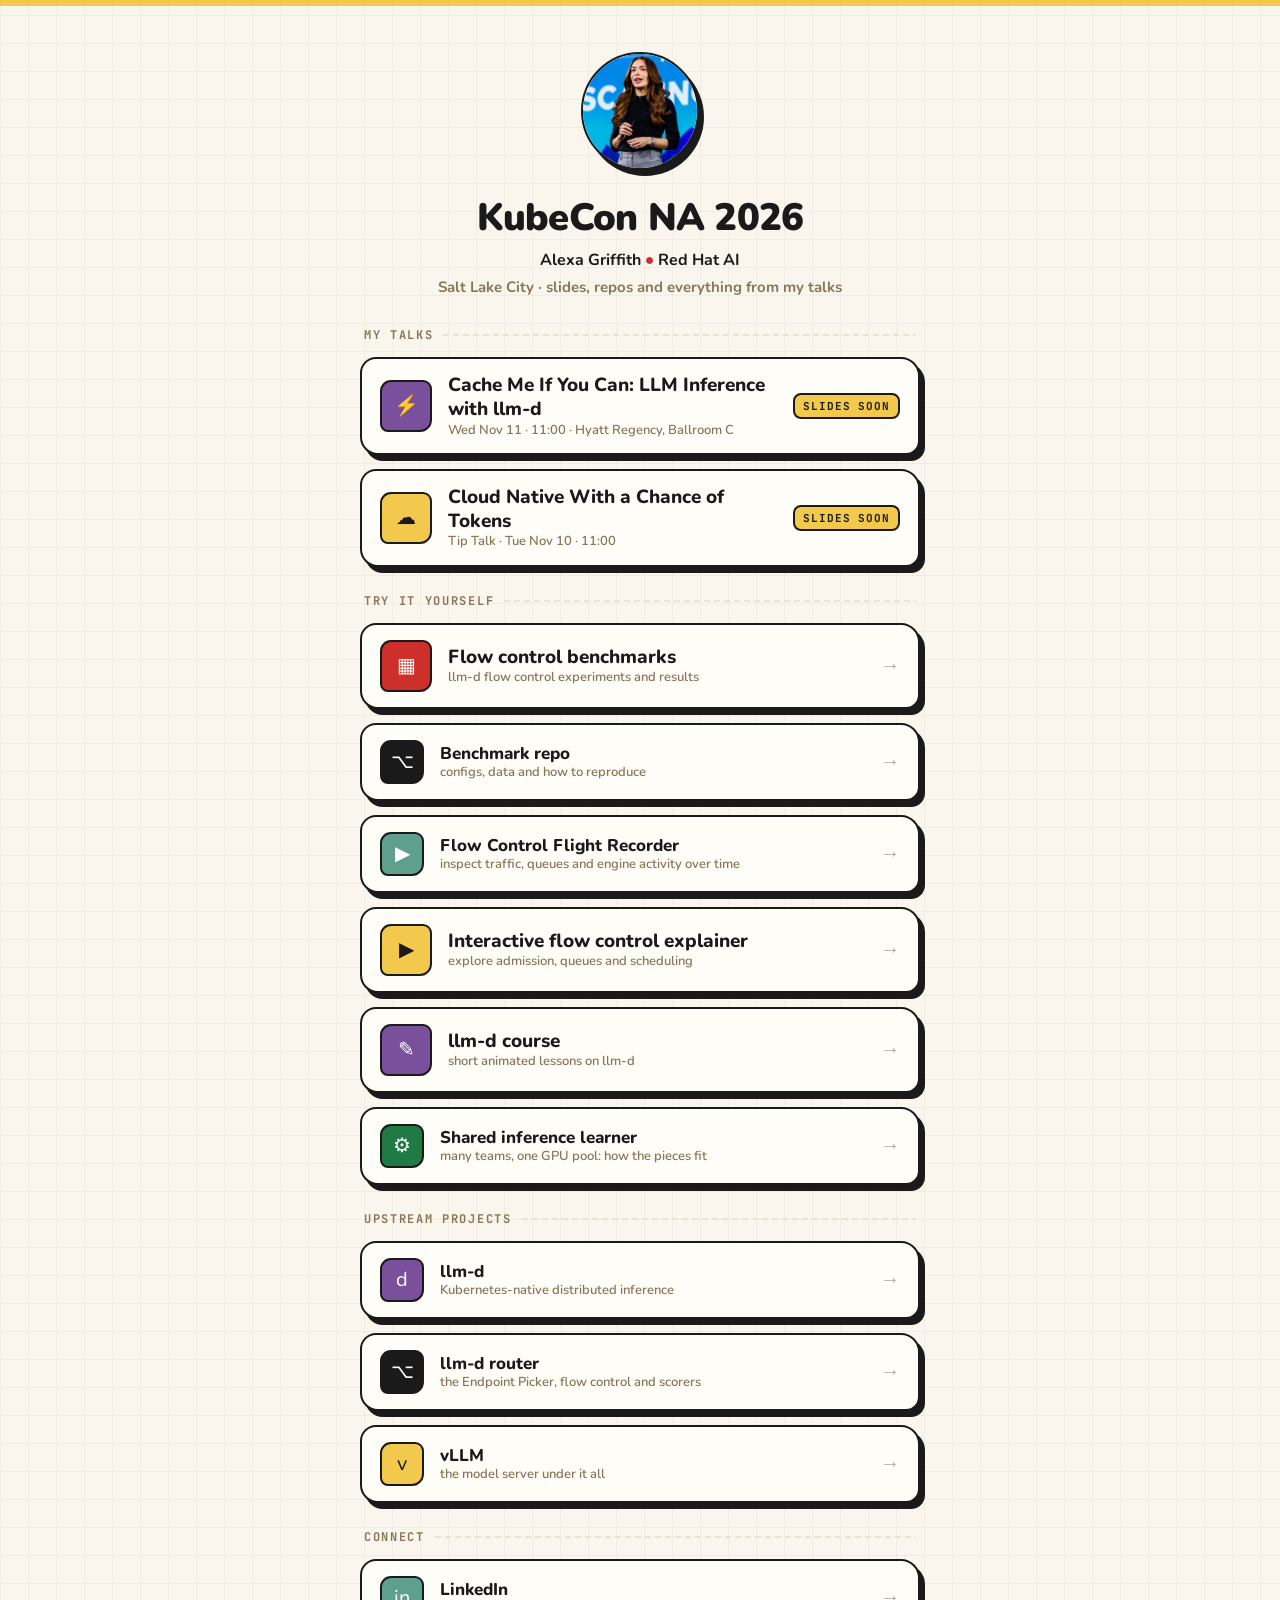
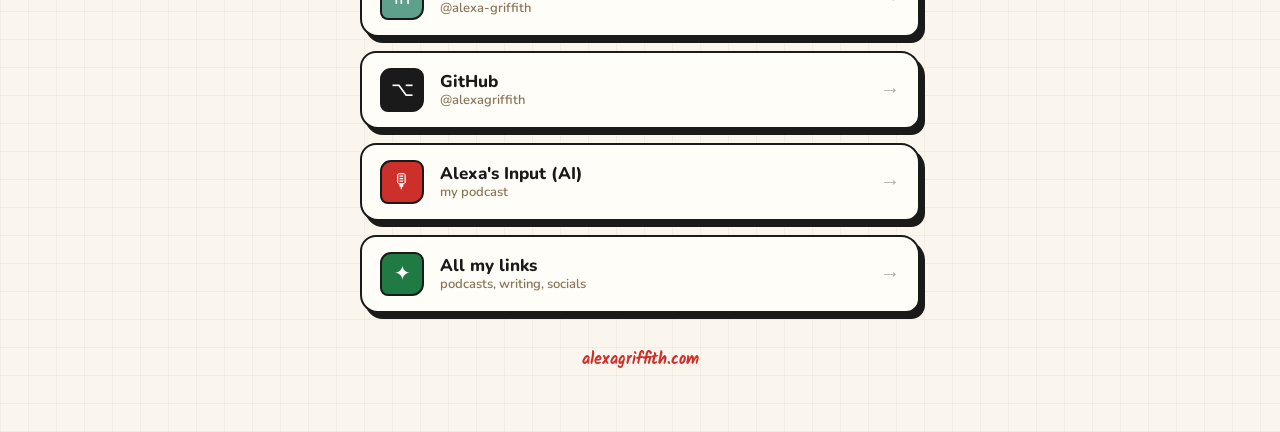
==== kubecon/index.html @ f0ec2ca4 "Publish KubeCon talk resources page" ====
<!doctype html>
<html lang="en">
<head>
<meta charset="utf-8">
<meta name="viewport" content="width=device-width, initial-scale=1">
<title>Alexa Griffith · KubeCon NA 2026</title>
<meta name="description" content="Slides, repos and learning resources from Alexa Griffith's KubeCon + CloudNativeCon North America 2026 talks on LLM inference, llm-d and flow control.">
<meta property="og:title" content="Alexa Griffith · KubeCon NA 2026">
<meta property="og:description" content="Slides, benchmarks, explainers and links from my KubeCon NA 2026 talks.">
<meta property="og:type" content="website">
<link rel="canonical" href="https://alexagriffith.com/kubecon/">
<meta property="og:url" content="https://alexagriffith.com/kubecon/">
<link rel="icon" type="image/png" href="/favicon.png">
<link rel="apple-touch-icon" sizes="180x180" href="/apple-touch-icon.png">
<link rel="stylesheet" href="https://fonts.googleapis.com/css2?family=Nunito:ital,wght@0,400;0,600;0,700;0,800;0,900;1,600&family=Kalam:wght@400;700&family=JetBrains+Mono:wght@500;700&display=swap">
<style>
  :root{--ink:#1A1A1A;--paper:#FAF6EE;--parch:#ECE3D2;--card:#FFFDF7;--red:#CD302A;--purple:#7A4F9C;--teal:#5FA08C;--gold:#F2C94C;--green:#1F7A44;--muted:#8a7558;}
  *{box-sizing:border-box} html,body{margin:0}
  body{background:var(--paper);color:var(--ink);font-family:Nunito,-apple-system,BlinkMacSystemFont,"Segoe UI",sans-serif;
    background-image:repeating-linear-gradient(0deg,rgba(26,26,26,.04) 0 1px,transparent 1px 28px),repeating-linear-gradient(90deg,rgba(26,26,26,.04) 0 1px,transparent 1px 28px);
    min-height:100vh;padding:0 20px 60px}
  .stripe{position:fixed;top:0;left:0;right:0;height:6px;background:var(--gold);z-index:10}
  .wrap{max-width:560px;margin:0 auto;padding-top:52px}
  header{text-align:center;margin-bottom:30px}
  .avatar{width:118px;height:118px;border-radius:50%;object-fit:cover;border:2.5px solid var(--ink);box-shadow:5px 6px 0 var(--ink);background:var(--card);margin-bottom:16px}
  h1{font-size:38px;font-weight:900;letter-spacing:-.02em;margin:0 0 6px}
  .role{font-size:16px;font-weight:700;margin:0}
  .role .dot{color:var(--red)}
  .group{margin:26px 0 6px}
  .group-label{font-family:"JetBrains Mono",monospace;font-size:12px;font-weight:700;letter-spacing:.14em;text-transform:uppercase;color:var(--muted);display:flex;align-items:center;gap:10px;margin:0 4px 14px}
  .group-label::after{content:"";flex:1;height:2px;background:repeating-linear-gradient(90deg,var(--parch) 0 6px,transparent 6px 10px)}
  a.link{display:flex;align-items:center;gap:16px;text-decoration:none;color:var(--ink);background:var(--card);border:2.5px solid var(--ink);border-radius:16px 19px 14px 18px;box-shadow:5px 6px 0 var(--ink);padding:15px 18px;margin-bottom:14px;transition:transform .14s ease,box-shadow .14s ease}
  a.link:hover{transform:translate(-2px,-2px);box-shadow:7px 8px 0 var(--ink)}
  a.link:active{transform:translate(2px,3px);box-shadow:2px 2px 0 var(--ink)}
  .ic{flex:0 0 44px;height:44px;display:grid;place-items:center;border-radius:11px 9px 12px 8px;border:2px solid var(--ink);font-size:20px;color:#fff;overflow:hidden}
  .ic img{width:100%;height:100%;object-fit:cover}
  .txt{display:flex;flex-direction:column;line-height:1.25}
  .t{font-weight:800;font-size:17px} .d{font-size:13px;color:var(--muted);font-weight:600}
  .arrow{margin-left:auto;font-weight:900;color:var(--ink);opacity:.35;font-size:20px;transition:opacity .14s,transform .14s}
  a.link:hover .arrow{opacity:1;transform:translateX(3px)}
  .feat .t{font-size:19px} .feat .ic{flex-basis:52px;height:52px}
  footer{text-align:center;margin-top:34px;font-family:Kalam,cursive;color:var(--muted);font-size:16px}
  footer a{color:var(--red);text-decoration:none;font-weight:700}
  .bg-red{background:var(--red)} .bg-purple{background:var(--purple)} .bg-teal{background:var(--teal)}
  .bg-green{background:var(--green)} .bg-ink{background:var(--ink)} .bg-gold{background:var(--gold);color:var(--ink)!important}

  .sub{font-size:15px;font-weight:700;color:var(--muted);margin:6px 0 0}
  .soon{display:flex;align-items:center;gap:16px;color:var(--ink);background:var(--card);border:2.5px solid var(--ink);border-radius:16px 19px 14px 18px;box-shadow:5px 6px 0 var(--ink);padding:15px 18px;margin-bottom:14px}
  .tag{margin-left:auto;font-family:"JetBrains Mono",monospace;font-size:11px;font-weight:700;letter-spacing:.08em;text-transform:uppercase;background:var(--gold);border:2px solid var(--ink);border-radius:8px;padding:4px 8px;white-space:nowrap}
  @media(max-width:420px){.tag{display:none}}
</style>
</head>
<body>
<div class="stripe"></div>
<div class="wrap">
  <header>
    <img class="avatar" src="[data-uri]" alt="Alexa Griffith">
    <h1>KubeCon NA 2026</h1>
    <p class="role">Alexa Griffith <span class="dot">&#9679;</span> Red Hat AI</p>
    <p class="sub">Salt Lake City &middot; slides, repos and everything from my talks</p>
  </header>

  <div class="group">
    <div class="group-label">My talks</div>
<!-- When slides are posted: replace each <div class="link feat soon"> with an <a class="link feat" href="SLIDES-PDF-OR-SCHED-URL"> and drop the tag span. -->
    <div class="link feat soon">
      <span class="ic bg-purple">&#9889;</span>
      <span class="txt"><span class="t">Cache Me If You Can: LLM Inference with llm-d</span><span class="d">Wed Nov 11 &middot; 11:00 &middot; Hyatt Regency, Ballroom C</span></span>
      <span class="tag">slides soon</span>
    </div>
    <div class="link feat soon">
      <span class="ic bg-gold">&#9729;</span>
      <span class="txt"><span class="t">Cloud Native With a Chance of Tokens</span><span class="d">Tip Talk &middot; Tue Nov 10 &middot; 11:00</span></span>
      <span class="tag">slides soon</span>
    </div>
  </div>

  <div class="group">
    <div class="group-label">Try it yourself</div>
    <a class="link feat" href="https://alexagriffith.github.io/flow-control-benchmarks/">
      <span class="ic bg-red">&#9638;</span>
      <span class="txt"><span class="t">Flow control benchmarks</span><span class="d">llm-d flow control experiments and results</span></span>
      <span class="arrow">&rarr;</span>
    </a>
    <a class="link" href="https://github.com/alexagriffith/flow-control-benchmarks">
      <span class="ic bg-ink">&#8997;</span>
      <span class="txt"><span class="t">Benchmark repo</span><span class="d">configs, data and how to reproduce</span></span>
      <span class="arrow">&rarr;</span>
    </a>
    <a class="link" href="https://github.com/alexagriffith/flow-control-visualizer">
      <span class="ic bg-teal">&#9654;</span>
      <span class="txt"><span class="t">Flow Control Flight Recorder</span><span class="d">inspect traffic, queues and engine activity over time</span></span>
      <span class="arrow">&rarr;</span>
    </a>
    <a class="link feat" href="https://alexagriffith.github.io/flow-control-benchmarks/learn/flow-control-interactive.html">
      <span class="ic bg-gold">&#9654;</span>
      <span class="txt"><span class="t">Interactive flow control explainer</span><span class="d">explore admission, queues and scheduling</span></span>
      <span class="arrow">&rarr;</span>
    </a>
    <a class="link feat" href="https://alexagriffith.github.io/llm-d-course-site/">
      <span class="ic bg-purple">&#9998;</span>
      <span class="txt"><span class="t">llm-d course</span><span class="d">short animated lessons on llm-d</span></span>
      <span class="arrow">&rarr;</span>
    </a>
    <a class="link" href="https://alexagriffith.github.io/llm-d-course-site/shared-inference/">
      <span class="ic bg-green">&#9881;</span>
      <span class="txt"><span class="t">Shared inference learner</span><span class="d">many teams, one GPU pool: how the pieces fit</span></span>
      <span class="arrow">&rarr;</span>
    </a>
  </div>

<!-- Certification program: add a link here once the name and URL are confirmed with Christophe. -->

  <div class="group">
    <div class="group-label">Upstream projects</div>
    <a class="link" href="https://llm-d.ai">
      <span class="ic bg-purple">d</span>
      <span class="txt"><span class="t">llm-d</span><span class="d">Kubernetes-native distributed inference</span></span>
      <span class="arrow">&rarr;</span>
    </a>
    <a class="link" href="https://github.com/llm-d/llm-d-router">
      <span class="ic bg-ink">&#8997;</span>
      <span class="txt"><span class="t">llm-d router</span><span class="d">the Endpoint Picker, flow control and scorers</span></span>
      <span class="arrow">&rarr;</span>
    </a>
    <a class="link" href="https://docs.vllm.ai">
      <span class="ic bg-gold">v</span>
      <span class="txt"><span class="t">vLLM</span><span class="d">the model server under it all</span></span>
      <span class="arrow">&rarr;</span>
    </a>
  </div>

  <div class="group">
    <div class="group-label">Connect</div>
    <a class="link" href="https://www.linkedin.com/in/alexa-griffith/">
      <span class="ic bg-teal">in</span>
      <span class="txt"><span class="t">LinkedIn</span><span class="d">@alexa-griffith</span></span>
      <span class="arrow">&rarr;</span>
    </a>
    <a class="link" href="https://github.com/alexagriffith">
      <span class="ic bg-ink">&#8997;</span>
      <span class="txt"><span class="t">GitHub</span><span class="d">@alexagriffith</span></span>
      <span class="arrow">&rarr;</span>
    </a>
    <a class="link" href="https://alexasinputai.com">
      <span class="ic bg-red">&#127897;</span>
      <span class="txt"><span class="t">Alexa's Input (AI)</span><span class="d">my podcast</span></span>
      <span class="arrow">&rarr;</span>
    </a>
    <a class="link" href="https://alexagriffith.com/links/">
      <span class="ic bg-green">&#10022;</span>
      <span class="txt"><span class="t">All my links</span><span class="d">podcasts, writing, socials</span></span>
      <span class="arrow">&rarr;</span>
    </a>
  </div>

  <footer><a href="https://alexagriffith.com">alexagriffith.com</a></footer>
</div>
</body>
</html>
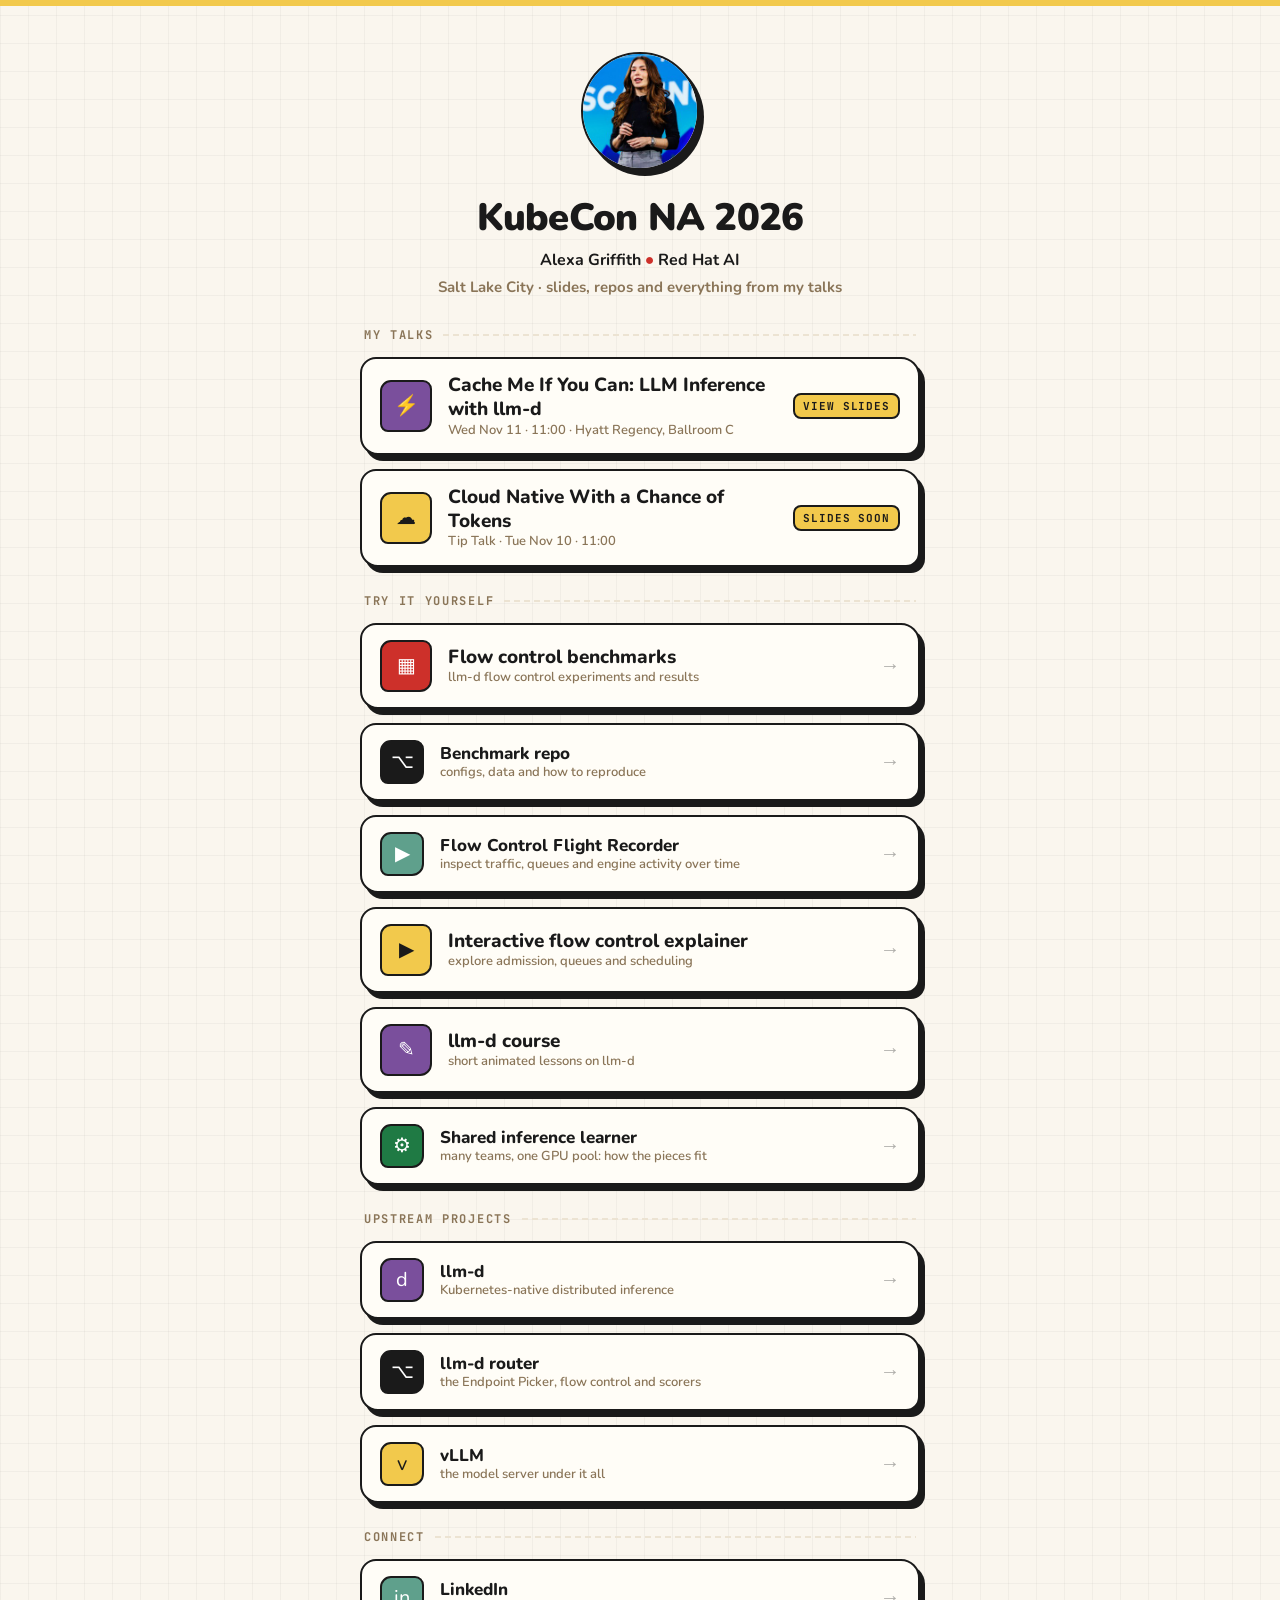
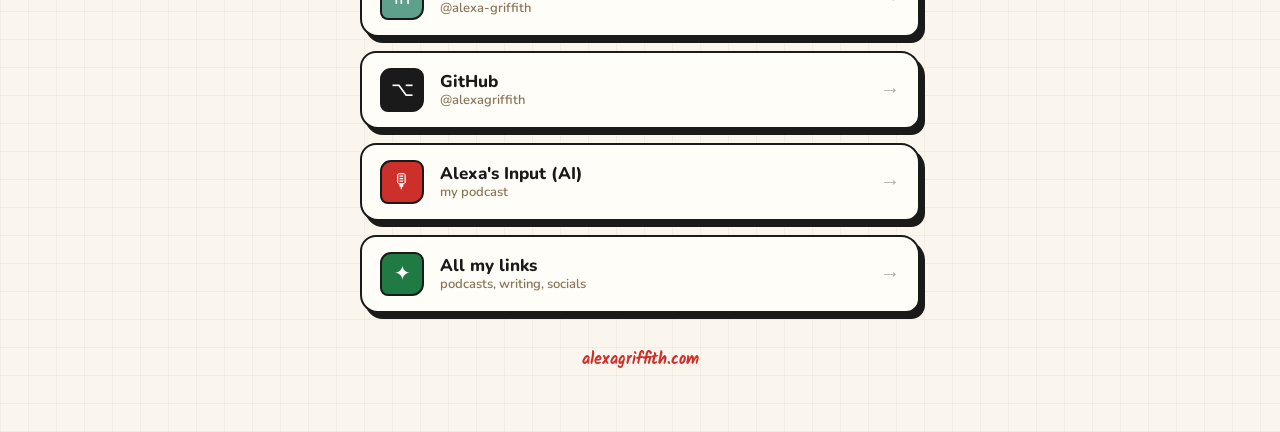
==== commit fc45317d: "Link Cache Me If You Can public slides" ====
--- a/kubecon/index.html
+++ b/kubecon/index.html
@@ -63,11 +63,11 @@
   <div class="group">
     <div class="group-label">My talks</div>
 <!-- When slides are posted: replace each <div class="link feat soon"> with an <a class="link feat" href="SLIDES-PDF-OR-SCHED-URL"> and drop the tag span. -->
-    <div class="link feat soon">
+    <a class="link feat" href="https://docs.google.com/presentation/d/18BlnFdX_STb8LjMp4MCbcUa64KyXViR9-vbF7aSb-wM/edit?usp=sharing">
       <span class="ic bg-purple">&#9889;</span>
       <span class="txt"><span class="t">Cache Me If You Can: LLM Inference with llm-d</span><span class="d">Wed Nov 11 &middot; 11:00 &middot; Hyatt Regency, Ballroom C</span></span>
-      <span class="tag">slides soon</span>
-    </div>
+      <span class="tag">view slides</span>
+    </a>
     <div class="link feat soon">
       <span class="ic bg-gold">&#9729;</span>
       <span class="txt"><span class="t">Cloud Native With a Chance of Tokens</span><span class="d">Tip Talk &middot; Tue Nov 10 &middot; 11:00</span></span>
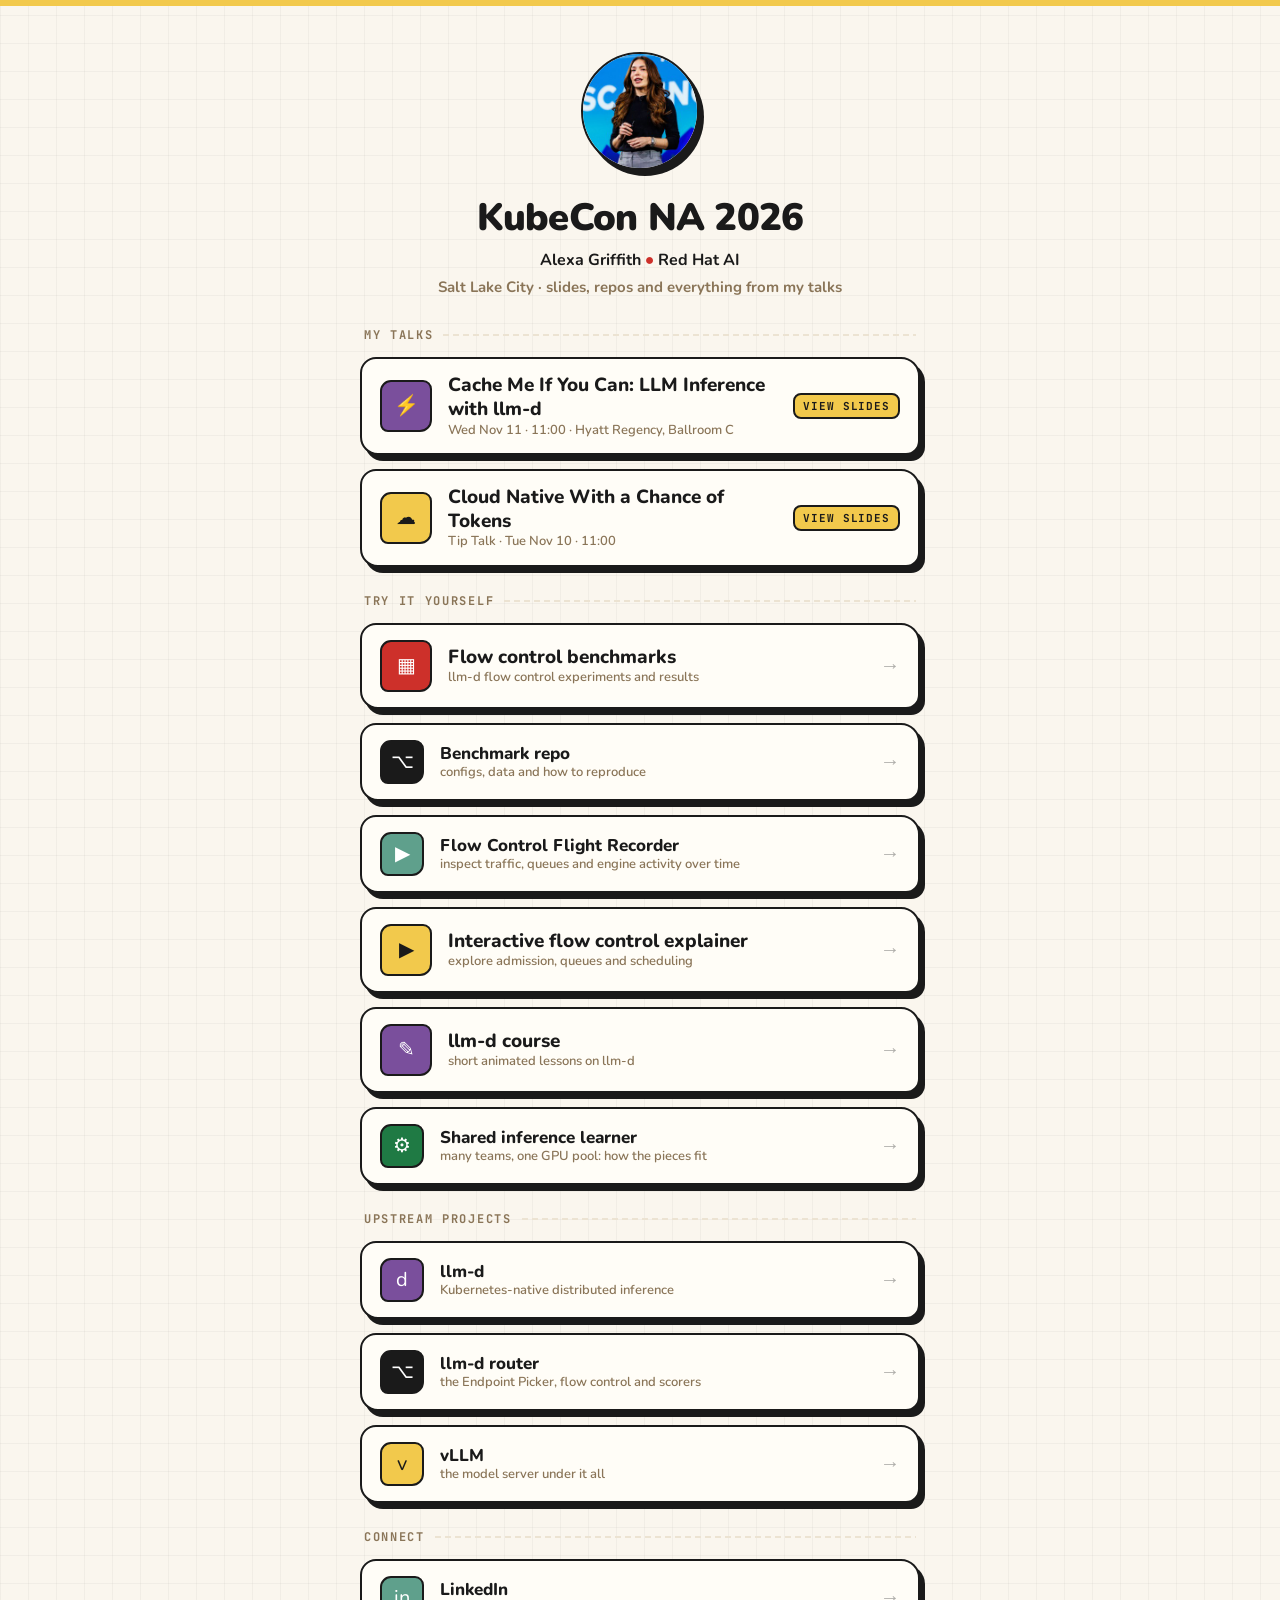
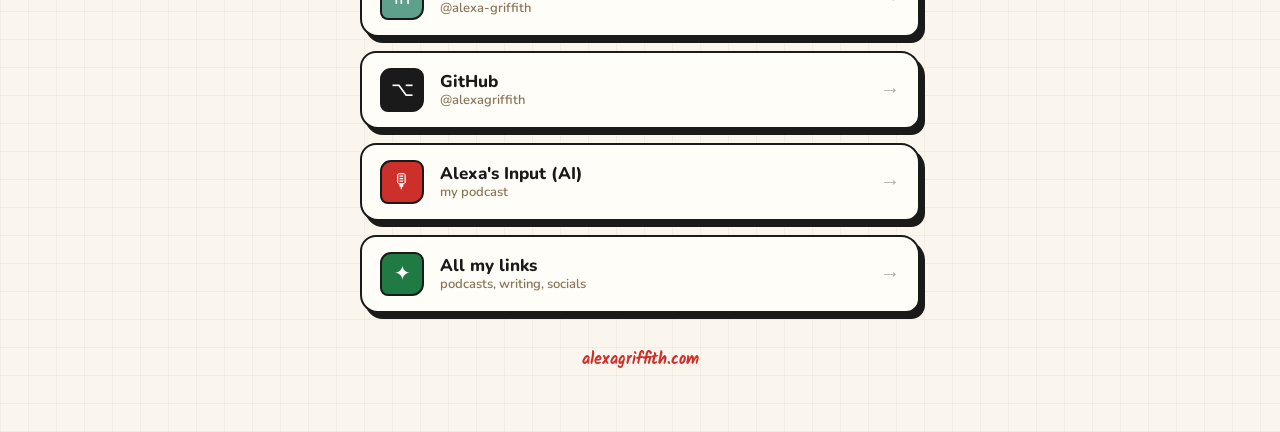
==== commit 08858060: "Link Cloud Native With a Chance of Tokens public slides" ====
--- a/kubecon/index.html
+++ b/kubecon/index.html
@@ -68,11 +68,11 @@
       <span class="txt"><span class="t">Cache Me If You Can: LLM Inference with llm-d</span><span class="d">Wed Nov 11 &middot; 11:00 &middot; Hyatt Regency, Ballroom C</span></span>
       <span class="tag">view slides</span>
     </a>
-    <div class="link feat soon">
+    <a class="link feat" href="https://docs.google.com/presentation/d/1pdyl396iVAFN6yj58zowZNYHRSAigh53BaKIZ27-wmE/edit?usp=sharing">
       <span class="ic bg-gold">&#9729;</span>
       <span class="txt"><span class="t">Cloud Native With a Chance of Tokens</span><span class="d">Tip Talk &middot; Tue Nov 10 &middot; 11:00</span></span>
-      <span class="tag">slides soon</span>
-    </div>
+      <span class="tag">view slides</span>
+    </a>
   </div>
 
   <div class="group">
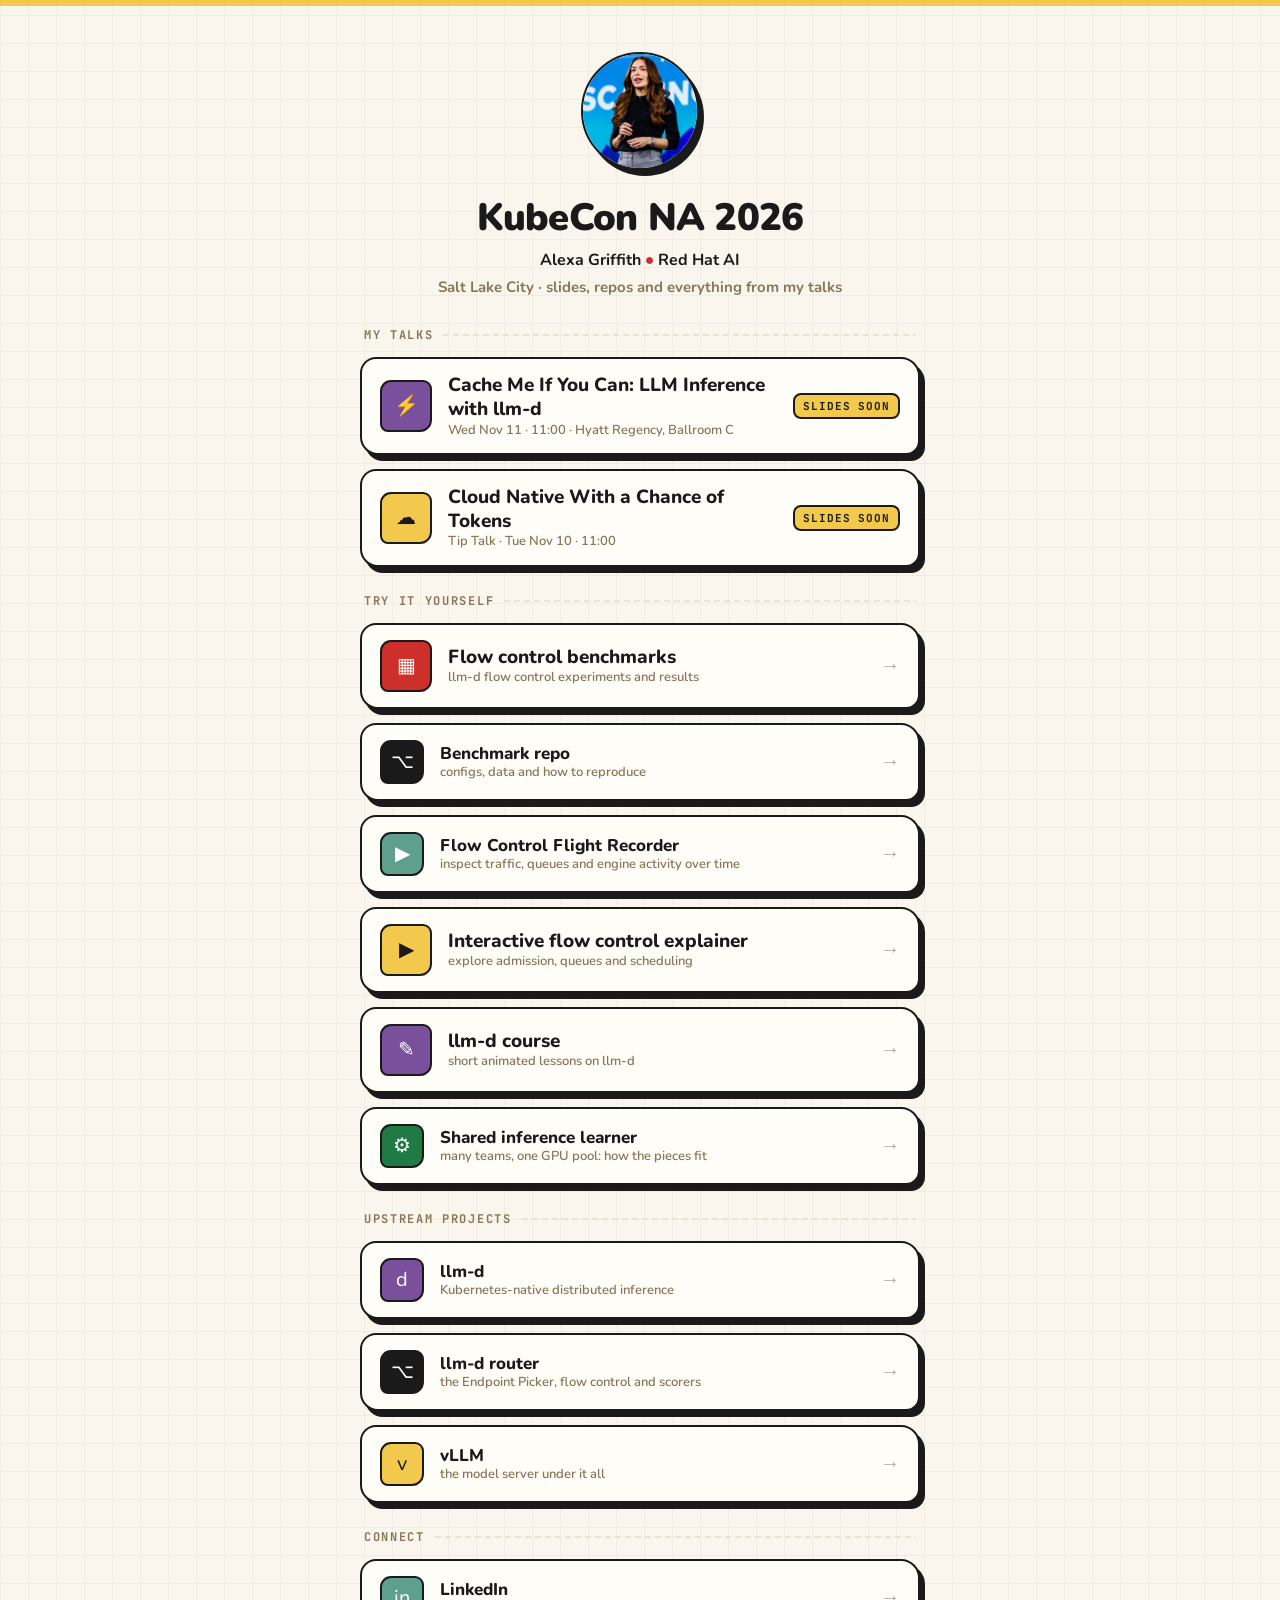
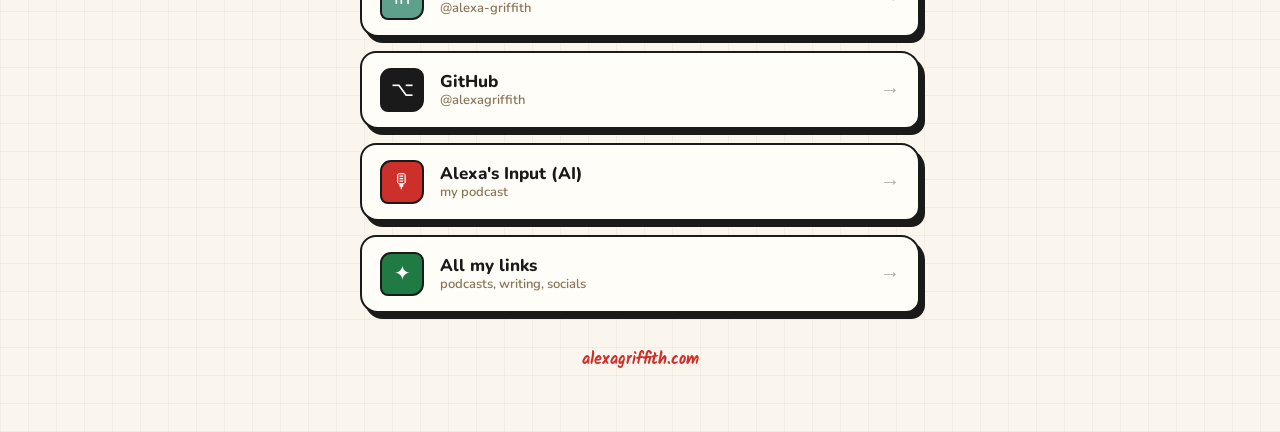
==== commit 18077539: "Restore last deployed KubeCon page to isolate Pages failure" ====
--- a/kubecon/index.html
+++ b/kubecon/index.html
@@ -63,16 +63,16 @@
   <div class="group">
     <div class="group-label">My talks</div>
 <!-- When slides are posted: replace each <div class="link feat soon"> with an <a class="link feat" href="SLIDES-PDF-OR-SCHED-URL"> and drop the tag span. -->
-    <a class="link feat" href="https://docs.google.com/presentation/d/18BlnFdX_STb8LjMp4MCbcUa64KyXViR9-vbF7aSb-wM/edit?usp=sharing">
+    <div class="link feat soon">
       <span class="ic bg-purple">&#9889;</span>
       <span class="txt"><span class="t">Cache Me If You Can: LLM Inference with llm-d</span><span class="d">Wed Nov 11 &middot; 11:00 &middot; Hyatt Regency, Ballroom C</span></span>
-      <span class="tag">view slides</span>
-    </a>
-    <a class="link feat" href="https://docs.google.com/presentation/d/1pdyl396iVAFN6yj58zowZNYHRSAigh53BaKIZ27-wmE/edit?usp=sharing">
+      <span class="tag">slides soon</span>
+    </div>
+    <div class="link feat soon">
       <span class="ic bg-gold">&#9729;</span>
       <span class="txt"><span class="t">Cloud Native With a Chance of Tokens</span><span class="d">Tip Talk &middot; Tue Nov 10 &middot; 11:00</span></span>
-      <span class="tag">view slides</span>
-    </a>
+      <span class="tag">slides soon</span>
+    </div>
   </div>
 
   <div class="group">
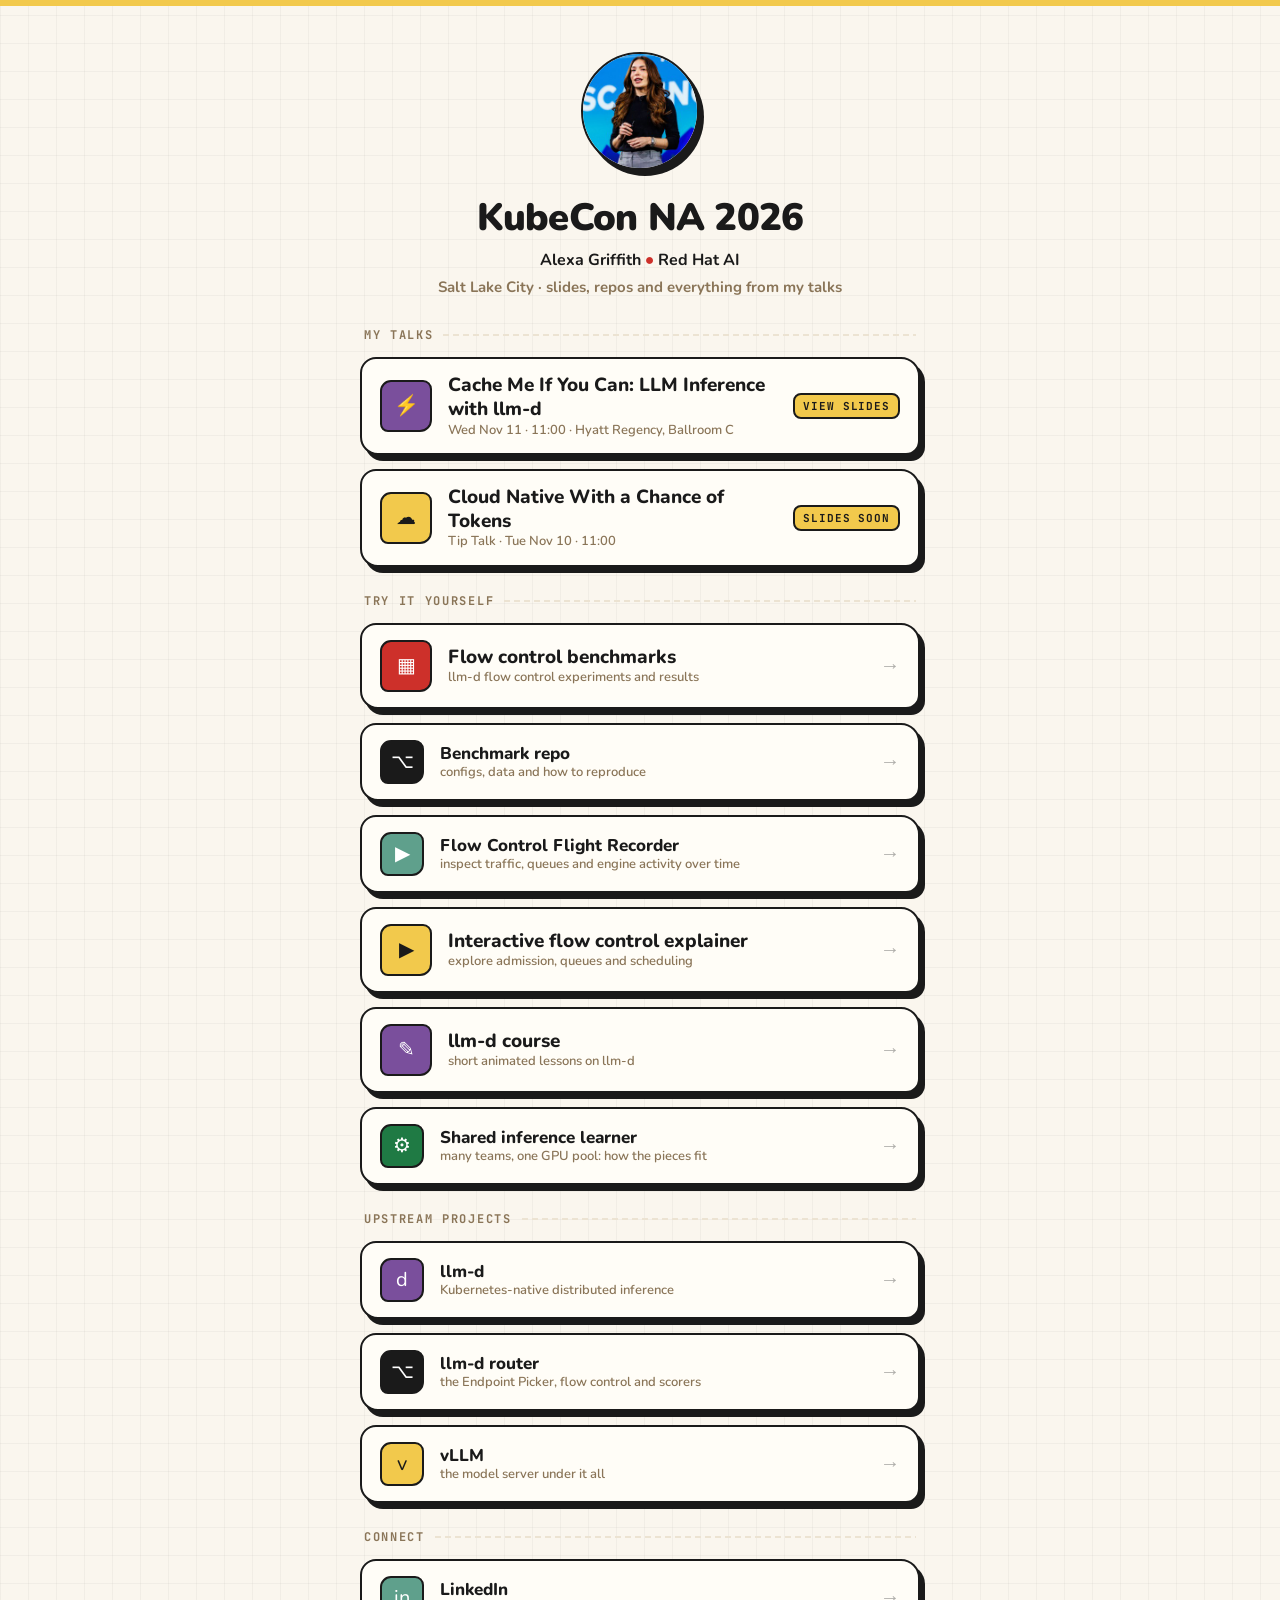
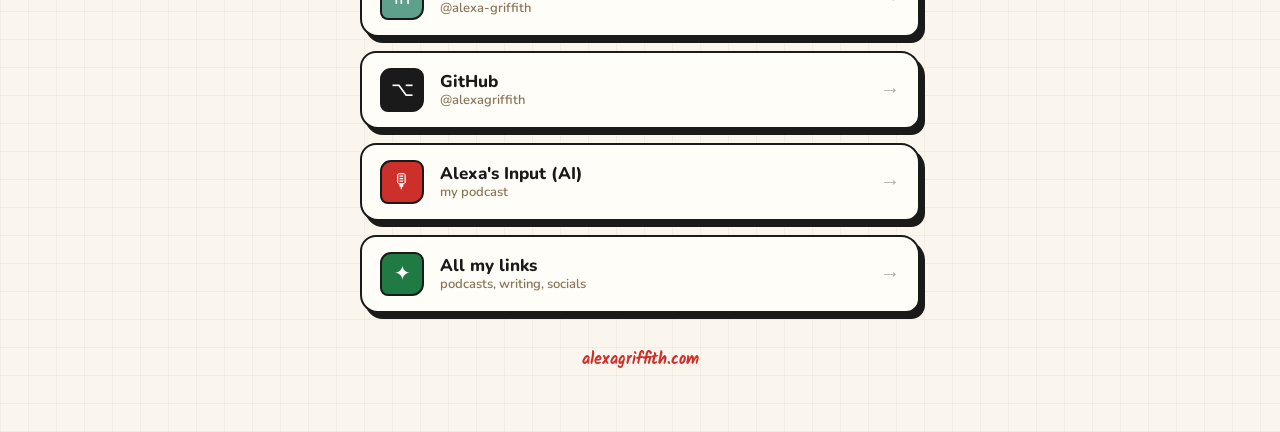
==== commit 2c304864: "Test Cache Me slide button after successful baseline" ====
--- a/kubecon/index.html
+++ b/kubecon/index.html
@@ -63,11 +63,11 @@
   <div class="group">
     <div class="group-label">My talks</div>
 <!-- When slides are posted: replace each <div class="link feat soon"> with an <a class="link feat" href="SLIDES-PDF-OR-SCHED-URL"> and drop the tag span. -->
-    <div class="link feat soon">
+    <a class="link feat" href="https://docs.google.com/presentation/d/18BlnFdX_STb8LjMp4MCbcUa64KyXViR9-vbF7aSb-wM/edit?usp=sharing">
       <span class="ic bg-purple">&#9889;</span>
       <span class="txt"><span class="t">Cache Me If You Can: LLM Inference with llm-d</span><span class="d">Wed Nov 11 &middot; 11:00 &middot; Hyatt Regency, Ballroom C</span></span>
-      <span class="tag">slides soon</span>
-    </div>
+      <span class="tag">view slides</span>
+    </a>
     <div class="link feat soon">
       <span class="ic bg-gold">&#9729;</span>
       <span class="txt"><span class="t">Cloud Native With a Chance of Tokens</span><span class="d">Tip Talk &middot; Tue Nov 10 &middot; 11:00</span></span>
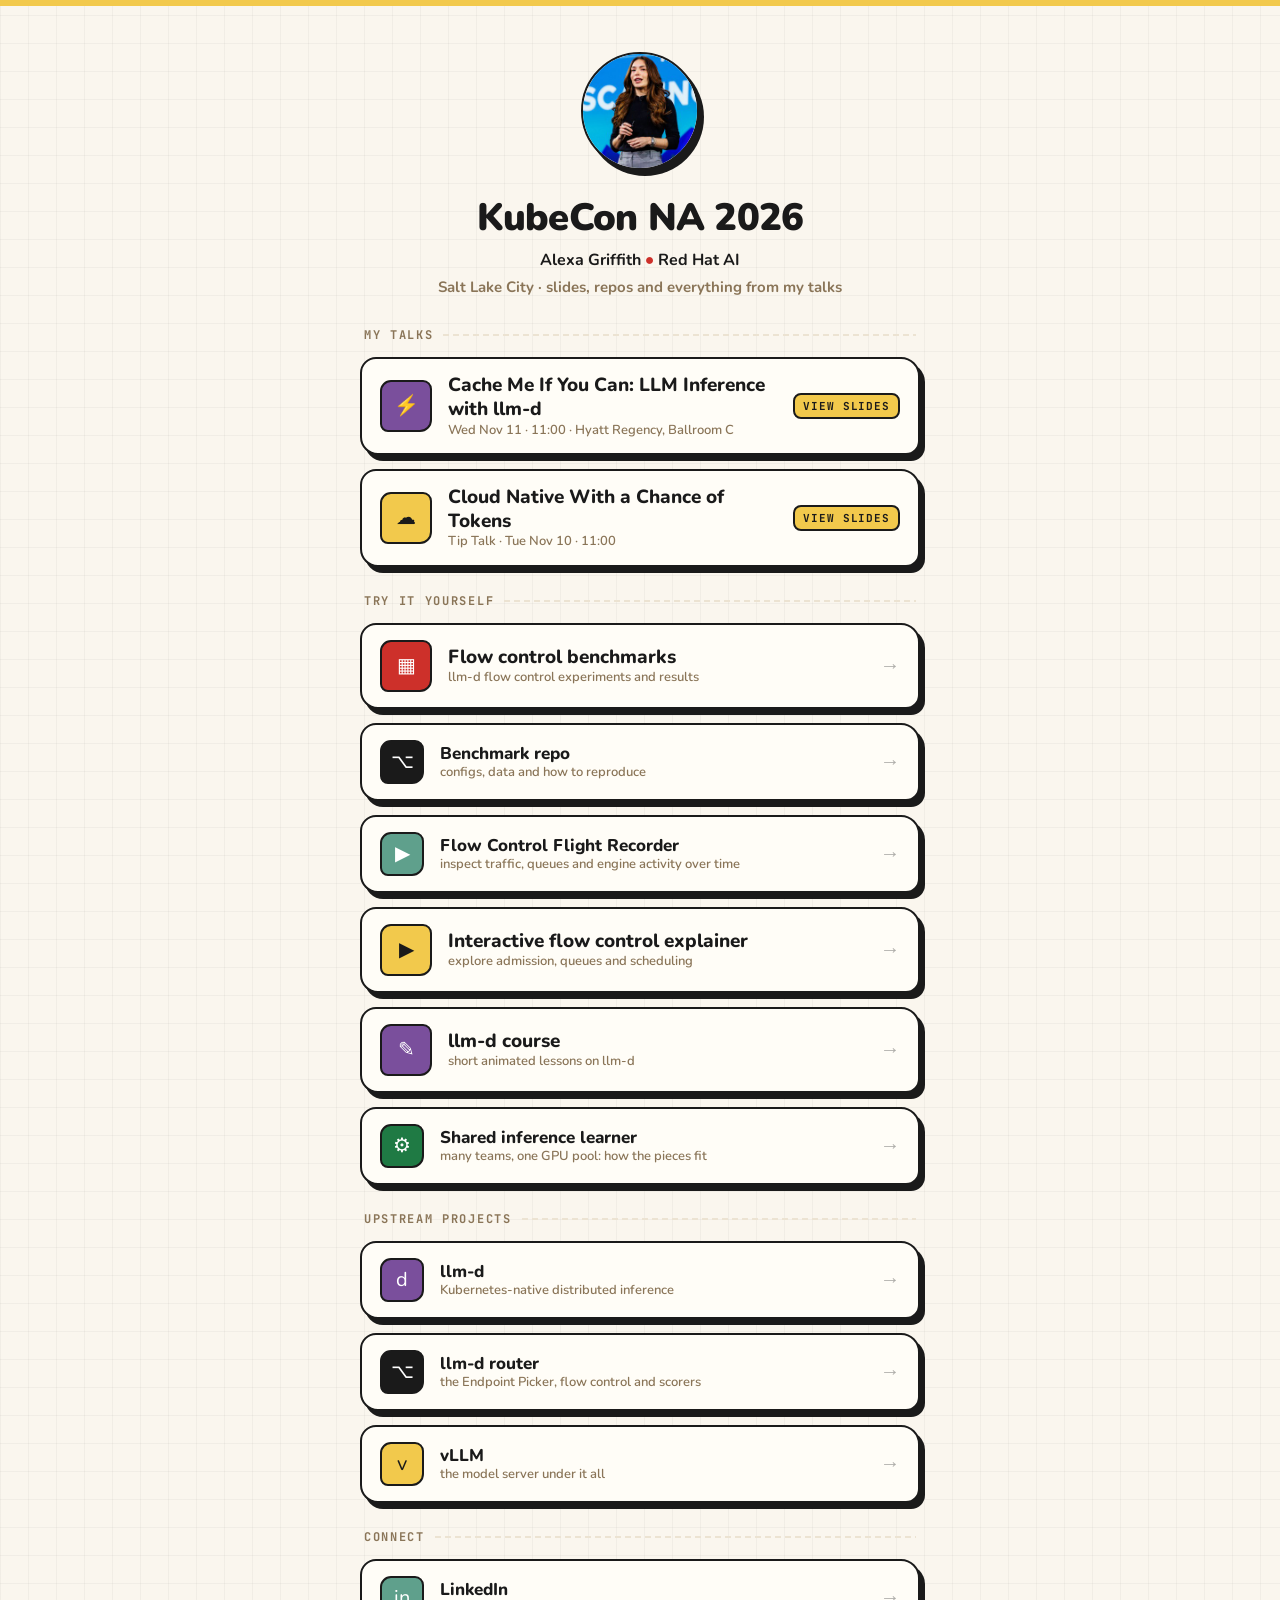
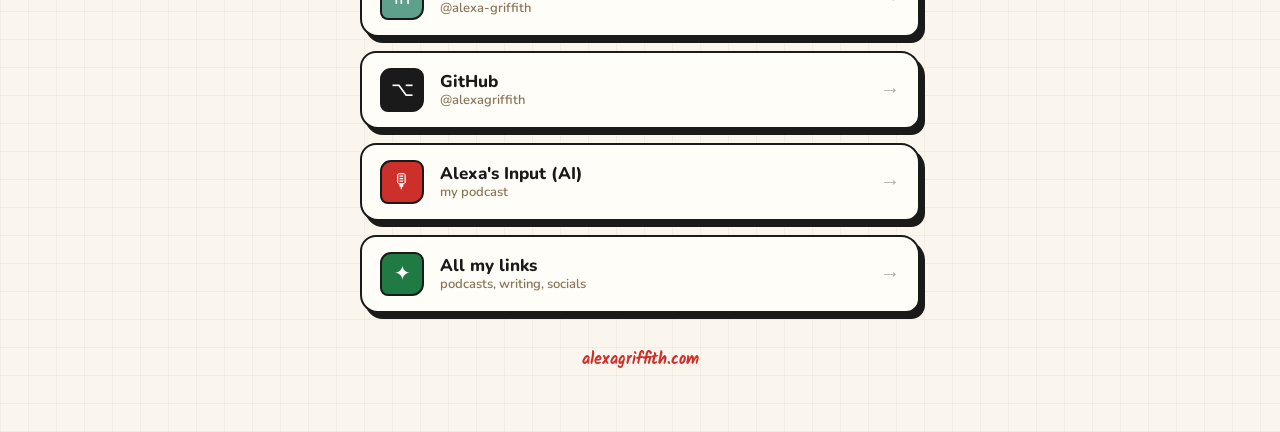
==== commit 7beb7f92: "Add Tokens slide button after first button passed" ====
--- a/kubecon/index.html
+++ b/kubecon/index.html
@@ -68,11 +68,11 @@
       <span class="txt"><span class="t">Cache Me If You Can: LLM Inference with llm-d</span><span class="d">Wed Nov 11 &middot; 11:00 &middot; Hyatt Regency, Ballroom C</span></span>
       <span class="tag">view slides</span>
     </a>
-    <div class="link feat soon">
+    <a class="link feat" href="https://docs.google.com/presentation/d/1pdyl396iVAFN6yj58zowZNYHRSAigh53BaKIZ27-wmE/edit?usp=sharing">
       <span class="ic bg-gold">&#9729;</span>
       <span class="txt"><span class="t">Cloud Native With a Chance of Tokens</span><span class="d">Tip Talk &middot; Tue Nov 10 &middot; 11:00</span></span>
-      <span class="tag">slides soon</span>
-    </div>
+      <span class="tag">view slides</span>
+    </a>
   </div>
 
   <div class="group">
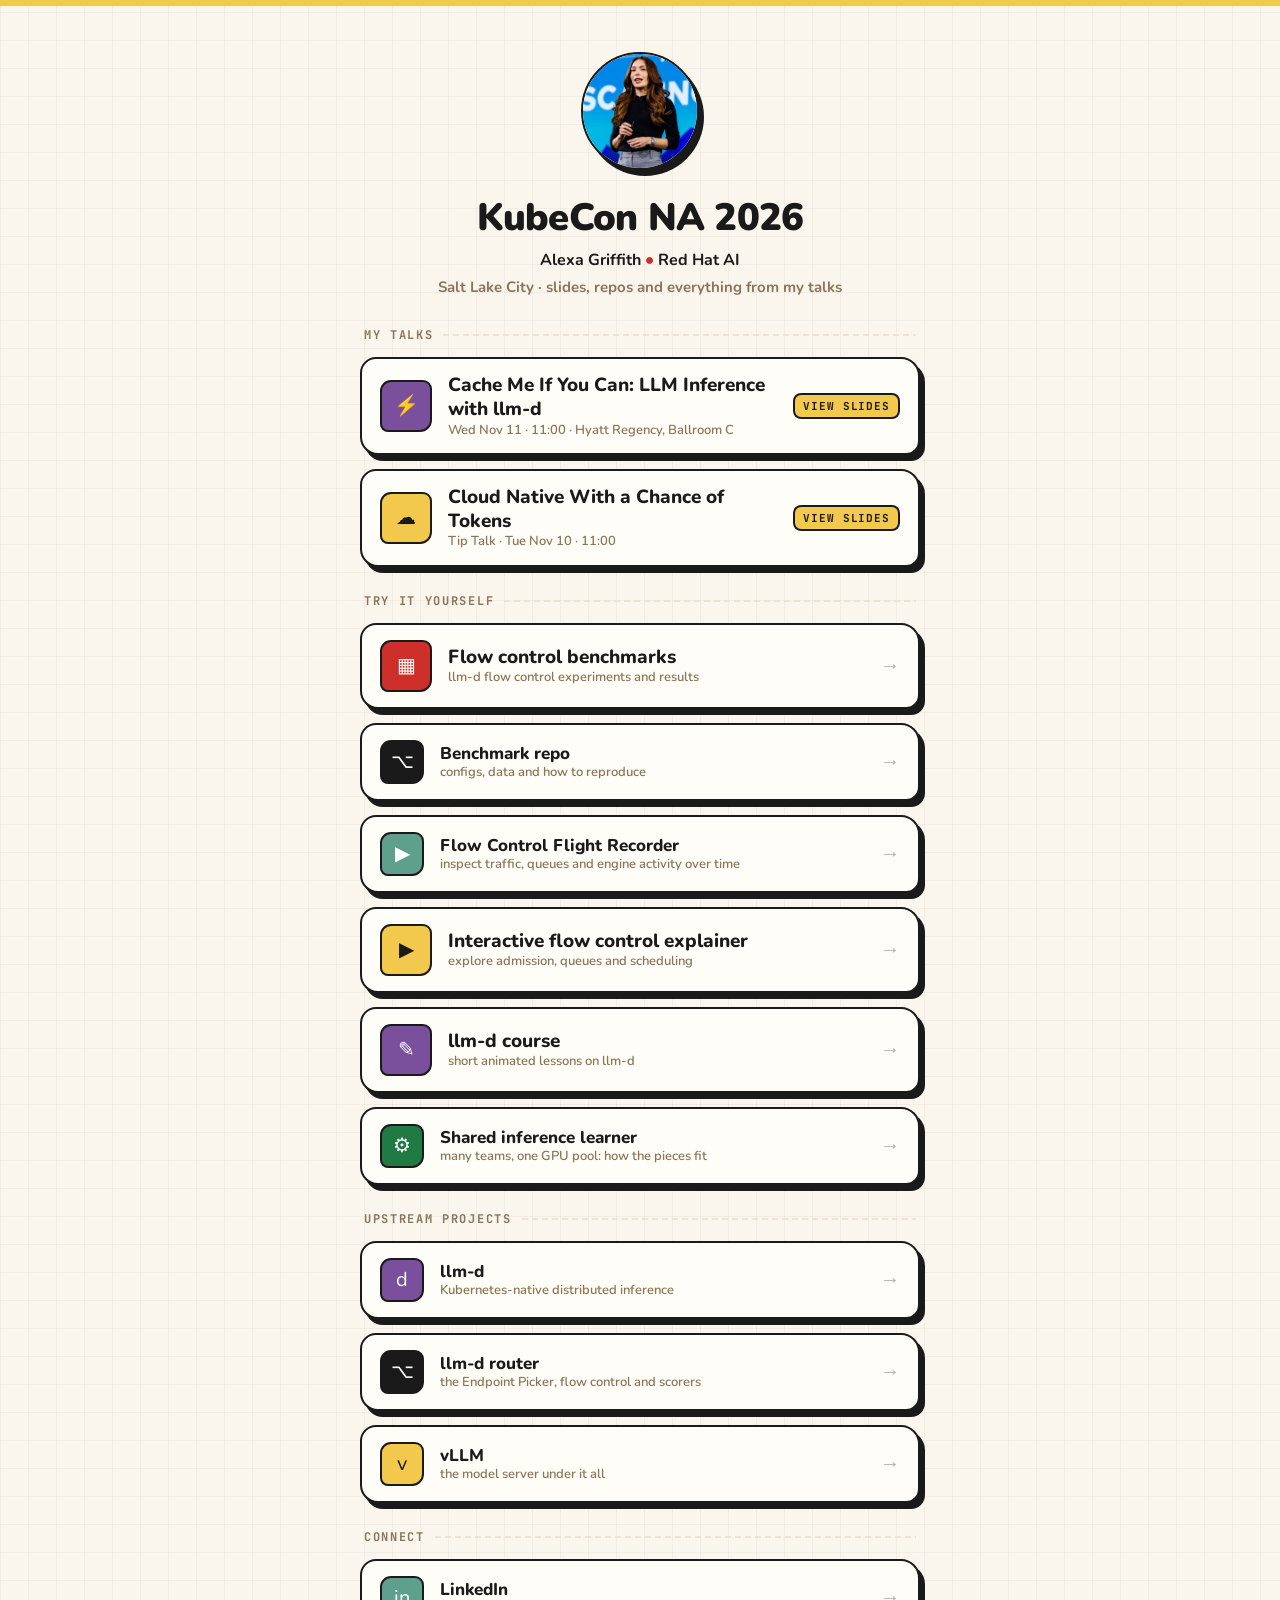
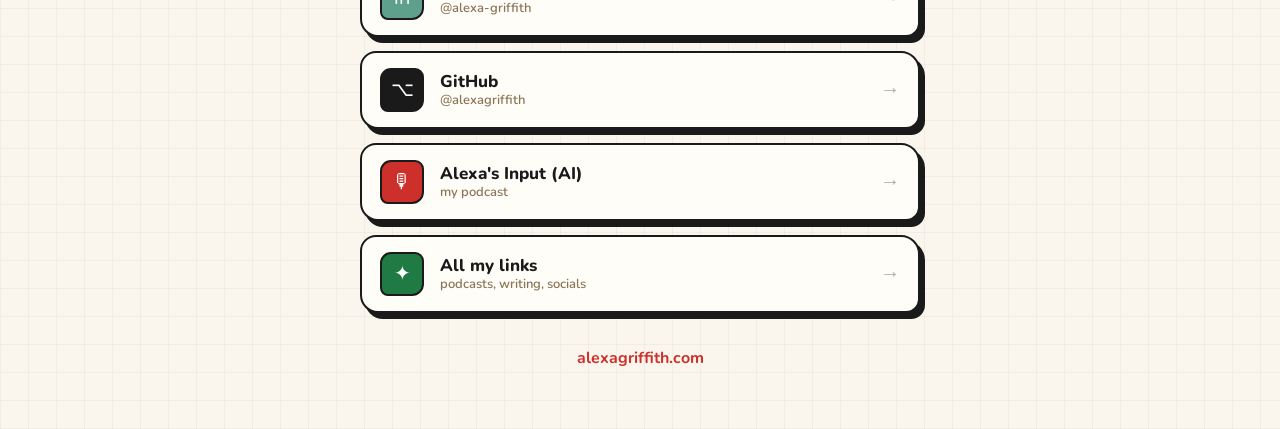
==== commit 9c436381: "Tidy talks and personal navigation, remove handwritten fonts, and document approval rules" ====
--- a/kubecon/index.html
+++ b/kubecon/index.html
@@ -12,7 +12,7 @@
 <meta property="og:url" content="https://alexagriffith.com/kubecon/">
 <link rel="icon" type="image/png" href="/favicon.png">
 <link rel="apple-touch-icon" sizes="180x180" href="/apple-touch-icon.png">
-<link rel="stylesheet" href="https://fonts.googleapis.com/css2?family=Nunito:ital,wght@0,400;0,600;0,700;0,800;0,900;1,600&family=Kalam:wght@400;700&family=JetBrains+Mono:wght@500;700&display=swap">
+<link rel="stylesheet" href="https://fonts.googleapis.com/css2?family=Nunito:ital,wght@0,400;0,600;0,700;0,800;0,900;1,600&family=JetBrains+Mono:wght@500;700&display=swap">
 <style>
   :root{--ink:#1A1A1A;--paper:#FAF6EE;--parch:#ECE3D2;--card:#FFFDF7;--red:#CD302A;--purple:#7A4F9C;--teal:#5FA08C;--gold:#F2C94C;--green:#1F7A44;--muted:#8a7558;}
   *{box-sizing:border-box} html,body{margin:0}
@@ -39,7 +39,7 @@
   .arrow{margin-left:auto;font-weight:900;color:var(--ink);opacity:.35;font-size:20px;transition:opacity .14s,transform .14s}
   a.link:hover .arrow{opacity:1;transform:translateX(3px)}
   .feat .t{font-size:19px} .feat .ic{flex-basis:52px;height:52px}
-  footer{text-align:center;margin-top:34px;font-family:Kalam,cursive;color:var(--muted);font-size:16px}
+  footer{text-align:center;margin-top:34px;font-family:inherit;color:var(--muted);font-size:16px}
   footer a{color:var(--red);text-decoration:none;font-weight:700}
   .bg-red{background:var(--red)} .bg-purple{background:var(--purple)} .bg-teal{background:var(--teal)}
   .bg-green{background:var(--green)} .bg-ink{background:var(--ink)} .bg-gold{background:var(--gold);color:var(--ink)!important}
